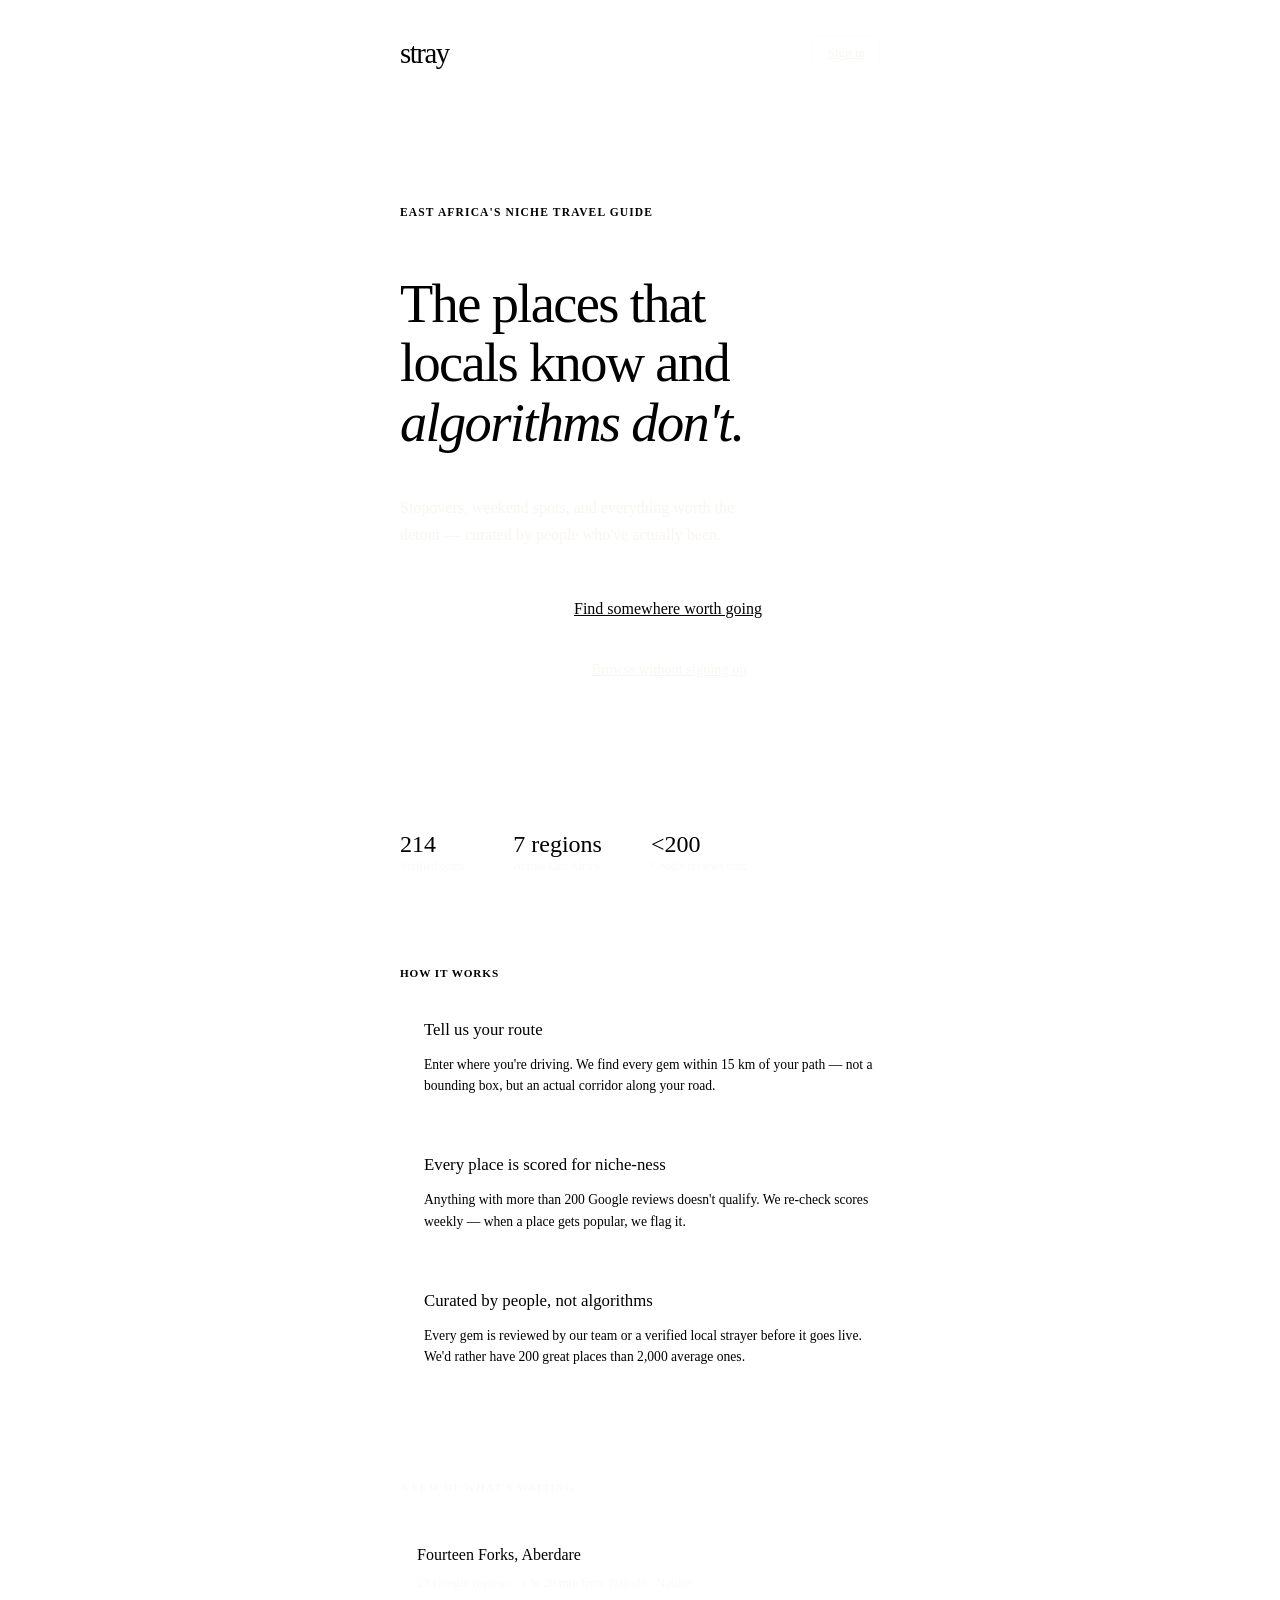
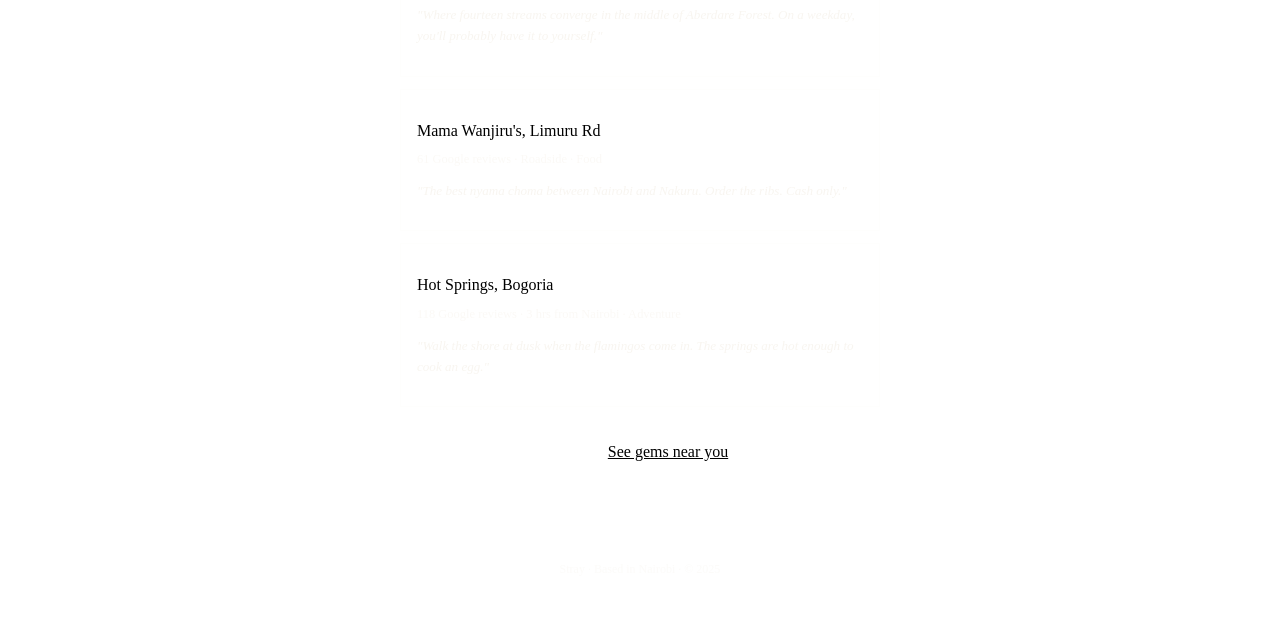
==== index.html @ 3ea74879 "Add files via upload This is the initial adding of the app structure documents." ====
<!DOCTYPE html>
<html lang="en">
<head>
  <meta charset="UTF-8" />
  <meta name="viewport" content="width=device-width, initial-scale=1.0" />
  <title>Stray — The places that locals know and algorithms don't</title>
  <link rel="stylesheet" href="/style/style.css" />
  <style>
    body { background: var(--black); color: var(--cream); overflow-x: hidden; }

    .hero {
      min-height: 100vh;
      display: flex;
      flex-direction: column;
      padding: 0 24px;
      max-width: 480px;
      margin: 0 auto;
    }

    .hero__top {
      display: flex;
      align-items: center;
      justify-content: space-between;
      padding: 28px 0 0;
    }

    .hero__logo {
      font-family: var(--ff-display);
      font-size: 1.8rem;
      color: var(--green-pale);
      letter-spacing: -0.05em;
    }

    .hero__signin {
      font-size: 0.82rem;
      color: rgba(245,240,232,0.55);
      font-weight: 500;
      padding: 8px 14px;
      border: 1px solid rgba(245,240,232,0.15);
      border-radius: var(--radius-md);
      transition: all .2s;
    }
    .hero__signin:hover { color: var(--cream); border-color: rgba(245,240,232,0.35); }

    .hero__body {
      flex: 1;
      display: flex;
      flex-direction: column;
      justify-content: center;
      padding: 40px 0 32px;
    }

    .hero__eyebrow {
      font-size: 0.72rem;
      font-weight: 600;
      letter-spacing: 0.1em;
      text-transform: uppercase;
      color: var(--amber);
      margin-bottom: 20px;
    }

    .hero__headline {
      font-family: var(--ff-display);
      font-size: clamp(2.4rem, 8vw, 3.4rem);
      font-weight: 300;
      line-height: 1.1;
      letter-spacing: -0.03em;
      color: var(--cream);
      margin-bottom: 24px;
    }
    .hero__headline em {
      font-style: italic;
      color: var(--green-pale);
    }

    .hero__sub {
      font-size: 1rem;
      line-height: 1.7;
      color: rgba(245,240,232,0.6);
      max-width: 340px;
      margin-bottom: 36px;
    }

    .hero__cta {
      display: flex;
      flex-direction: column;
      gap: 12px;
    }

    .btn--hero {
      padding: 16px 28px;
      background: var(--green);
      color: var(--cream);
      border-radius: var(--radius-md);
      font-size: 1rem;
      font-weight: 500;
      border: none;
      width: 100%;
      text-align: center;
      transition: background .2s, transform .15s;
    }
    .btn--hero:hover { background: var(--green-mid); transform: translateY(-1px); }
    .btn--hero:active { transform: scale(0.98); }

    .btn--hero-ghost {
      padding: 14px 28px;
      background: transparent;
      color: rgba(245,240,232,0.55);
      border-radius: var(--radius-md);
      font-size: 0.9rem;
      font-weight: 500;
      border: 1px solid rgba(245,240,232,0.12);
      width: 100%;
      text-align: center;
      transition: all .2s;
    }
    .btn--hero-ghost:hover { color: var(--cream); border-color: rgba(245,240,232,0.3); }

    /* Proof strip */
    .hero__proof {
      padding: 20px 0 36px;
      border-top: 1px solid rgba(245,240,232,0.08);
    }
    .proof-items { display: flex; gap: 24px; }
    .proof-item__num {
      font-family: var(--ff-display);
      font-size: 1.5rem;
      font-weight: 500;
      color: var(--cream);
    }
    .proof-item__label {
      font-size: 0.72rem;
      color: rgba(245,240,232,0.4);
      margin-top: 2px;
    }
    .proof-divider { width: 1px; background: rgba(245,240,232,0.1); }

    /* Feature strip */
    .features {
      background: var(--cream);
      color: var(--black);
      padding: 48px 24px;
      max-width: 480px;
      margin: 0 auto;
    }
    .feature-item { display: flex; gap: 16px; margin-bottom: 28px; align-items: flex-start; }
    .feature-item:last-child { margin-bottom: 0; }
    .feature-dot {
      width: 8px; height: 8px;
      border-radius: 50%;
      background: var(--green);
      margin-top: 8px;
      flex-shrink: 0;
    }
    .feature-item h3 { font-family: var(--ff-display); font-size: 1.05rem; font-weight: 500; margin-bottom: 4px; }
    .feature-item p  { font-size: 0.85rem; color: var(--stone); line-height: 1.6; }

    /* Sample gems */
    .sample-section {
      background: var(--black);
      padding: 40px 24px 48px;
    }
    .sample-label {
      font-size: 0.7rem;
      font-weight: 600;
      letter-spacing: 0.08em;
      text-transform: uppercase;
      color: rgba(245,240,232,0.35);
      margin-bottom: 20px;
    }
    .sample-gem {
      border: 1px solid rgba(245,240,232,0.1);
      border-radius: var(--radius-lg);
      padding: 16px;
      margin-bottom: 12px;
    }
    .sample-gem__name { font-family: var(--ff-display); font-size: 1rem; color: var(--cream); margin-bottom: 4px; }
    .sample-gem__meta { font-size: 0.78rem; color: rgba(245,240,232,0.4); margin-bottom: 8px; }
    .sample-gem__snippet { font-size: 0.82rem; color: rgba(245,240,232,0.65); line-height: 1.6; font-style: italic; }

    /* Footer */
    .landing-footer {
      background: var(--black);
      padding: 24px;
      text-align: center;
      border-top: 1px solid rgba(245,240,232,0.06);
    }
    .landing-footer p { font-size: 0.75rem; color: rgba(245,240,232,0.25); }
  </style>
</head>
<body>

<div class="hero fade-up">
  <div class="hero__top">
    <div class="hero__logo">stray</div>
    <a href="signin.html" class="hero__signin">Sign in</a>
  </div>

  <div class="hero__body">
    <p class="hero__eyebrow">East Africa's niche travel guide</p>
    <h1 class="hero__headline">
      The places that<br>locals know and<br><em>algorithms don't.</em>
    </h1>
    <p class="hero__sub">
      Stopovers, weekend spots, and everything worth the detour — curated by people who've actually been.
    </p>
    <div class="hero__cta">
      <a href="onboarding.html" class="btn--hero">Find somewhere worth going</a>
      <a href="discover.html" class="btn--hero-ghost">Browse without signing up</a>
    </div>
  </div>

  <div class="hero__proof">
    <div class="proof-items">
      <div class="proof-item">
        <div class="proof-item__num">214</div>
        <div class="proof-item__label">Verified gems</div>
      </div>
      <div class="proof-divider"></div>
      <div class="proof-item">
        <div class="proof-item__num">7 regions</div>
        <div class="proof-item__label">Across East Africa</div>
      </div>
      <div class="proof-divider"></div>
      <div class="proof-item">
        <div class="proof-item__num">&lt;200</div>
        <div class="proof-item__label">Google reviews max</div>
      </div>
    </div>
  </div>
</div>

<!-- Features -->
<div class="features fade-up fade-up--2">
  <p style="font-size:0.7rem;font-weight:600;letter-spacing:0.08em;text-transform:uppercase;color:var(--stone);margin-bottom:24px;">How it works</p>
  <div class="feature-item">
    <div class="feature-dot"></div>
    <div>
      <h3>Tell us your route</h3>
      <p>Enter where you're driving. We find every gem within 15 km of your path — not a bounding box, but an actual corridor along your road.</p>
    </div>
  </div>
  <div class="feature-item">
    <div class="feature-dot"></div>
    <div>
      <h3>Every place is scored for niche-ness</h3>
      <p>Anything with more than 200 Google reviews doesn't qualify. We re-check scores weekly — when a place gets popular, we flag it.</p>
    </div>
  </div>
  <div class="feature-item">
    <div class="feature-dot"></div>
    <div>
      <h3>Curated by people, not algorithms</h3>
      <p>Every gem is reviewed by our team or a verified local strayer before it goes live. We'd rather have 200 great places than 2,000 average ones.</p>
    </div>
  </div>
</div>

<!-- Sample gems teaser -->
<div class="sample-section fade-up fade-up--3" style="max-width:480px;margin:0 auto;">
  <p class="sample-label">A few of what's waiting</p>
  <div class="sample-gem">
    <p class="sample-gem__name">Fourteen Forks, Aberdare</p>
    <p class="sample-gem__meta">23 Google reviews · 1 hr 20 min from Nairobi · Nature</p>
    <p class="sample-gem__snippet">"Where fourteen streams converge in the middle of Aberdare Forest. On a weekday, you'll probably have it to yourself."</p>
  </div>
  <div class="sample-gem">
    <p class="sample-gem__name">Mama Wanjiru's, Limuru Rd</p>
    <p class="sample-gem__meta">61 Google reviews · Roadside · Food</p>
    <p class="sample-gem__snippet">"The best nyama choma between Nairobi and Nakuru. Order the ribs. Cash only."</p>
  </div>
  <div class="sample-gem">
    <p class="sample-gem__name">Hot Springs, Bogoria</p>
    <p class="sample-gem__meta">118 Google reviews · 3 hrs from Nairobi · Adventure</p>
    <p class="sample-gem__snippet">"Walk the shore at dusk when the flamingos come in. The springs are hot enough to cook an egg."</p>
  </div>
  <a href="onboarding.html" class="btn--hero" style="margin-top:20px;display:block;text-align:center;">See gems near you</a>
</div>

<div class="landing-footer">
  <p>Stray · Based in Nairobi · &copy; 2025</p>
</div>

</body>
</html>
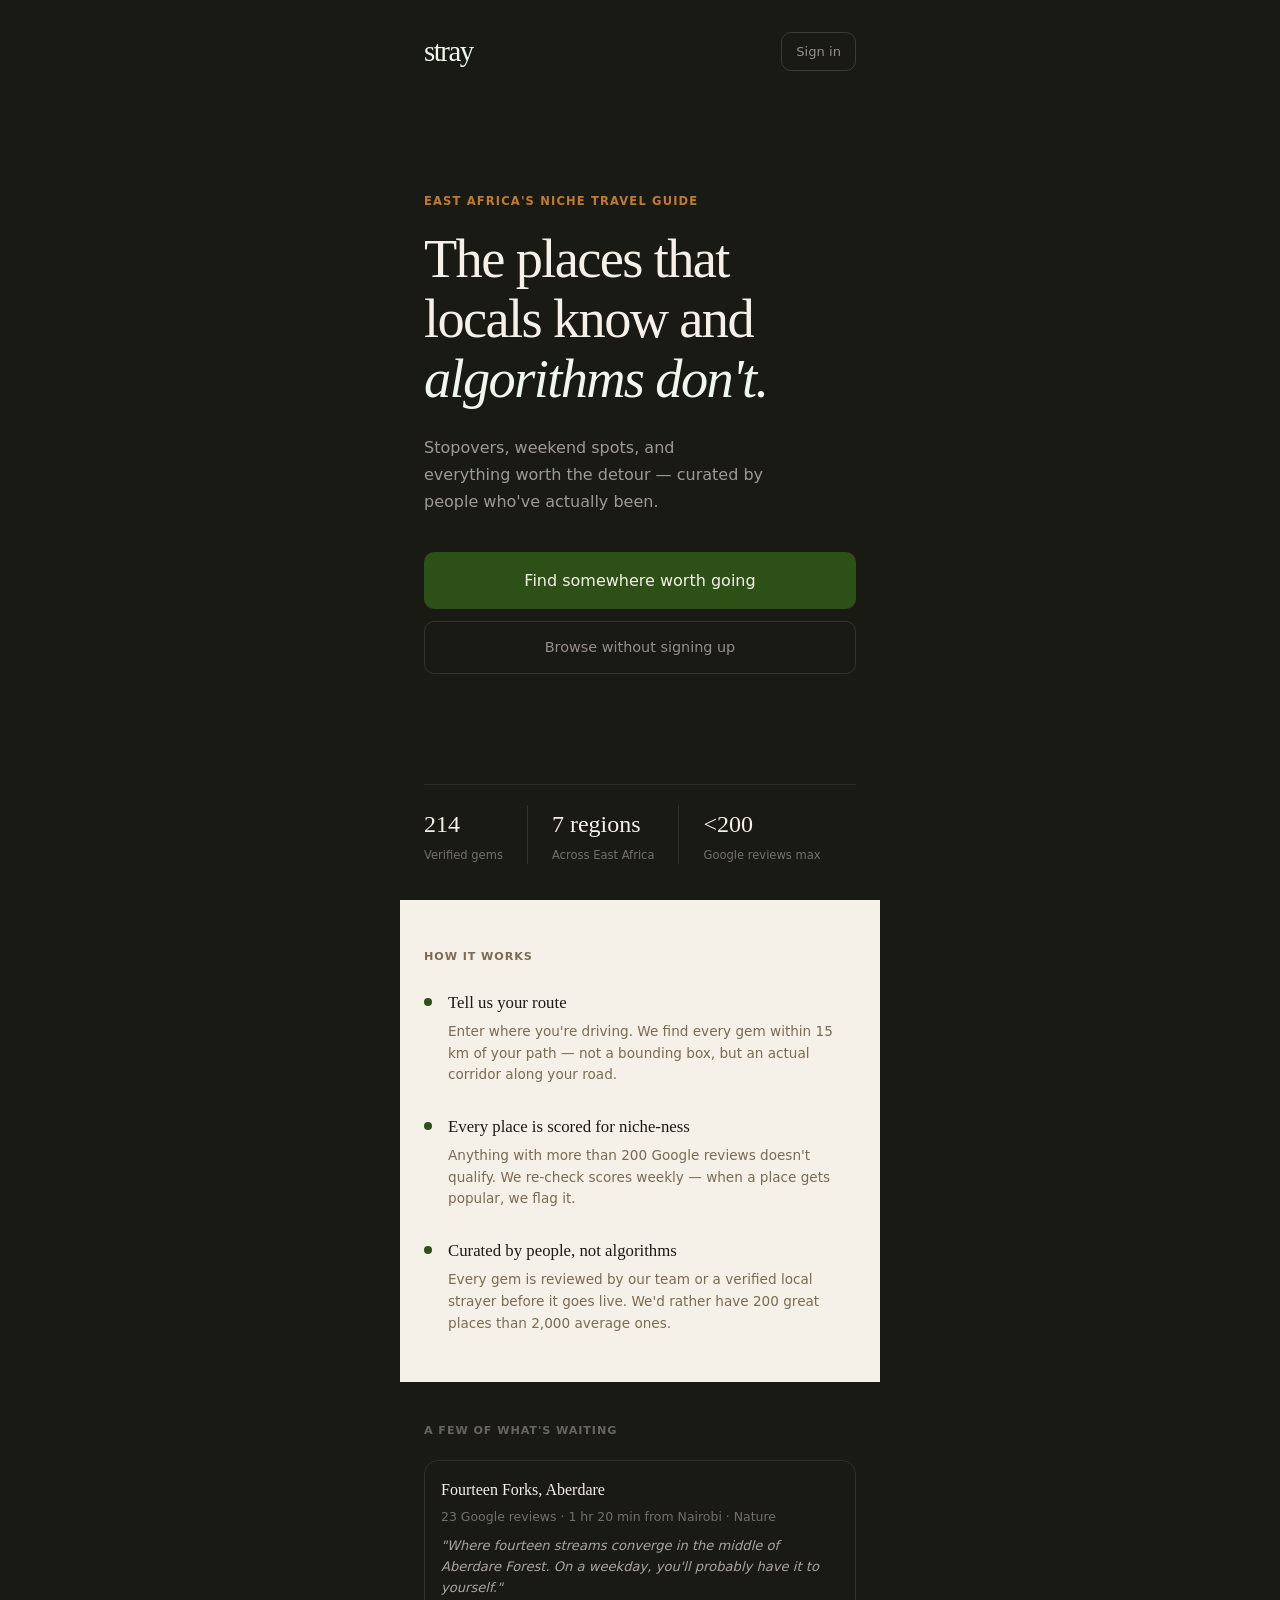
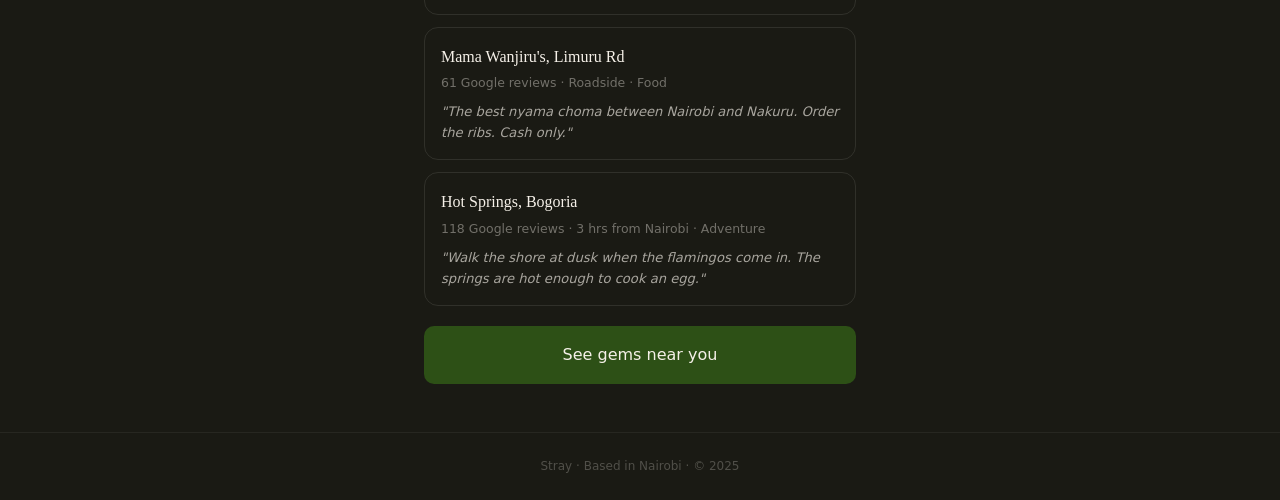
==== commit 4f7e9fe6: "Fix HTML entity encoding in index.html" ====
--- a/index.html
+++ b/index.html
@@ -4,7 +4,7 @@
   <meta charset="UTF-8" />
   <meta name="viewport" content="width=device-width, initial-scale=1.0" />
   <title>Stray — The places that locals know and algorithms don't</title>
-  <link rel="stylesheet" href="/style/style.css" />
+  <link rel="stylesheet" href="style.css" />
   <style>
     body { background: var(--black); color: var(--cream); overflow-x: hidden; }
 
@@ -282,4 +282,4 @@
 </div>
 
 </body>
-</html>+</html>
--- a/style.css
+++ b/style.css
@@ -0,0 +1,528 @@
+/* ============================================
+   STRAY — Shared Stylesheet
+   ============================================ */
+
+@import url('https://fonts.googleapis.com/css2?family=Fraunces:ital,opsz,wght@0,9..144,300;0,9..144,500;0,9..144,600;1,9..144,300;1,9..144,400&family=Plus+Jakarta+Sans:wght@300;400;500;600&display=swap');
+
+/* ---- Tokens ---- */
+:root {
+  --black:        #1A1A14;
+  --green:        #2D5016;
+  --green-mid:    #3B6D11;
+  --green-light:  #E8F5E2;
+  --green-pale:   #f0f7ec;
+  --amber:        #C17B2A;
+  --amber-light:  #FAEEDA;
+  --amber-mid:    #EF9F27;
+  --cream:        #F5F0E8;
+  --cream-mid:    #EDE8DF;
+  --red:          #8B4513;
+  --teal:         #4A7C6B;
+  --teal-light:   #E1F5EE;
+  --stone:        #7B6B52;
+  --stone-light:  #D3D1C7;
+  --white:        #FFFFFF;
+  --danger:       #C0392B;
+  --danger-light: #FDEDEC;
+
+  --ff-display: 'Fraunces', Georgia, serif;
+  --ff-body:    'Plus Jakarta Sans', system-ui, sans-serif;
+
+  --radius-sm:  6px;
+  --radius-md:  10px;
+  --radius-lg:  14px;
+  --radius-xl:  20px;
+  --radius-pill: 999px;
+
+  --shadow-sm: 0 1px 3px rgba(26,26,20,0.08);
+  --shadow-md: 0 4px 16px rgba(26,26,20,0.10);
+  --shadow-lg: 0 8px 32px rgba(26,26,20,0.12);
+
+  --nav-h: 60px;
+  --max-w: 460px;
+}
+
+/* ---- Reset ---- */
+*, *::before, *::after { box-sizing: border-box; margin: 0; padding: 0; }
+html { font-size: 16px; -webkit-text-size-adjust: 100%; }
+body {
+  font-family: var(--ff-body);
+  background: var(--cream);
+  color: var(--black);
+  min-height: 100vh;
+  line-height: 1.6;
+  -webkit-font-smoothing: antialiased;
+}
+img { max-width: 100%; display: block; }
+a { color: inherit; text-decoration: none; }
+button, input, textarea, select {
+  font-family: var(--ff-body);
+  font-size: 1rem;
+}
+button { cursor: pointer; border: none; background: none; }
+
+/* ---- Layout ---- */
+.page-wrap {
+  max-width: var(--max-w);
+  margin: 0 auto;
+  padding: 0 20px;
+  min-height: 100vh;
+}
+.page-wrap--wide { max-width: 960px; }
+.section { padding: 24px 0; }
+
+/* ---- Typography ---- */
+.display { font-family: var(--ff-display); font-weight: 500; line-height: 1.15; letter-spacing: -0.02em; }
+.display--xl  { font-size: clamp(2.2rem, 7vw, 3.2rem); }
+.display--lg  { font-size: clamp(1.6rem, 5vw, 2.2rem); }
+.display--md  { font-size: clamp(1.2rem, 4vw, 1.6rem); }
+.display--sm  { font-size: 1.1rem; }
+
+.body-lg  { font-size: 1rem;    line-height: 1.7; }
+.body     { font-size: 0.9rem;  line-height: 1.65; }
+.body-sm  { font-size: 0.8rem;  line-height: 1.6; }
+.caption  { font-size: 0.7rem;  letter-spacing: 0.05em; text-transform: uppercase; font-weight: 600; }
+
+.text-muted   { color: var(--stone); }
+.text-green   { color: var(--green); }
+.text-amber   { color: var(--amber); }
+.text-danger  { color: var(--danger); }
+.text-center  { text-align: center; }
+.italic { font-style: italic; }
+.fw-500 { font-weight: 500; }
+
+/* ---- Buttons ---- */
+.btn {
+  display: inline-flex;
+  align-items: center;
+  justify-content: center;
+  gap: 8px;
+  padding: 13px 22px;
+  border-radius: var(--radius-md);
+  font-size: 0.9rem;
+  font-weight: 500;
+  transition: all .18s ease;
+  white-space: nowrap;
+  border: 1px solid transparent;
+}
+.btn--full { width: 100%; }
+.btn--sm { padding: 9px 16px; font-size: 0.8rem; }
+.btn--lg { padding: 15px 26px; font-size: 1rem; }
+
+.btn--primary {
+  background: var(--black);
+  color: var(--cream);
+  border-color: var(--black);
+}
+.btn--primary:hover { background: #2e2e24; }
+.btn--primary:active { transform: scale(0.98); }
+
+.btn--green {
+  background: var(--green);
+  color: var(--cream);
+  border-color: var(--green);
+}
+.btn--green:hover { background: var(--green-mid); }
+
+.btn--outline {
+  background: transparent;
+  color: var(--black);
+  border-color: var(--stone-light);
+}
+.btn--outline:hover { background: var(--cream-mid); }
+
+.btn--ghost {
+  background: transparent;
+  color: var(--stone);
+  border-color: transparent;
+}
+.btn--ghost:hover { color: var(--black); }
+
+.btn--danger {
+  background: var(--danger);
+  color: white;
+  border-color: var(--danger);
+}
+
+/* ---- Forms ---- */
+.field { margin-bottom: 16px; }
+.field label {
+  display: block;
+  font-size: 0.75rem;
+  font-weight: 600;
+  letter-spacing: 0.04em;
+  text-transform: uppercase;
+  color: var(--stone);
+  margin-bottom: 6px;
+}
+.input, .textarea, .select {
+  width: 100%;
+  padding: 12px 14px;
+  background: var(--white);
+  border: 1px solid var(--stone-light);
+  border-radius: var(--radius-md);
+  font-size: 0.9rem;
+  color: var(--black);
+  transition: border-color .15s;
+  outline: none;
+}
+.input:focus, .textarea:focus, .select:focus {
+  border-color: var(--green);
+  box-shadow: 0 0 0 3px rgba(45,80,22,0.08);
+}
+.input::placeholder, .textarea::placeholder { color: var(--stone-light); }
+.textarea { resize: vertical; min-height: 100px; }
+.select { appearance: none; background-image: url("data:image/svg+xml,%3Csvg xmlns='http://www.w3.org/2000/svg' width='12' height='12' viewBox='0 0 12 12'%3E%3Cpath d='M2 4l4 4 4-4' fill='none' stroke='%237B6B52' stroke-width='1.5' stroke-linecap='round' stroke-linejoin='round'/%3E%3C/svg%3E"); background-repeat: no-repeat; background-position: right 12px center; padding-right: 36px; }
+.field-hint { font-size: 0.75rem; color: var(--stone); margin-top: 5px; }
+
+/* ---- Cards ---- */
+.card {
+  background: var(--white);
+  border: 1px solid var(--cream-mid);
+  border-radius: var(--radius-lg);
+  overflow: hidden;
+  transition: box-shadow .18s, transform .18s;
+}
+.card:hover { box-shadow: var(--shadow-md); }
+.card--interactive:hover { transform: translateY(-2px); }
+.card__body { padding: 16px; }
+.card__body--lg { padding: 20px; }
+
+/* ---- Badges ---- */
+.badge {
+  display: inline-flex;
+  align-items: center;
+  padding: 3px 10px;
+  border-radius: var(--radius-pill);
+  font-size: 0.7rem;
+  font-weight: 600;
+  letter-spacing: 0.03em;
+}
+.badge--green  { background: var(--green-light);  color: var(--green); }
+.badge--amber  { background: var(--amber-light);  color: #633806; }
+.badge--teal   { background: var(--teal-light);   color: #085041; }
+.badge--stone  { background: var(--cream-mid);    color: var(--stone); }
+.badge--red    { background: #FAECE7;             color: var(--red); }
+.badge--black  { background: var(--black);        color: var(--cream); }
+
+/* ---- Pill selectors ---- */
+.pill-group { display: flex; flex-wrap: wrap; gap: 8px; }
+.pill-select {
+  padding: 7px 16px;
+  border: 1px solid var(--stone-light);
+  border-radius: var(--radius-pill);
+  font-size: 0.82rem;
+  font-weight: 400;
+  color: var(--black);
+  background: var(--white);
+  cursor: pointer;
+  transition: all .15s;
+  user-select: none;
+}
+.pill-select:hover  { border-color: var(--green); color: var(--green); }
+.pill-select.active {
+  background: var(--green);
+  border-color: var(--green);
+  color: var(--cream);
+  font-weight: 500;
+}
+
+/* ---- Top Nav ---- */
+.nav {
+  height: var(--nav-h);
+  display: flex;
+  align-items: center;
+  justify-content: space-between;
+  padding: 0 20px;
+  background: var(--cream);
+  border-bottom: 1px solid var(--cream-mid);
+  position: sticky;
+  top: 0;
+  z-index: 100;
+  max-width: var(--max-w);
+  margin: 0 auto;
+  width: 100%;
+}
+.nav--wide { max-width: 960px; }
+.nav__logo {
+  font-family: var(--ff-display);
+  font-size: 1.5rem;
+  font-weight: 500;
+  color: var(--green);
+  letter-spacing: -0.04em;
+}
+.nav__actions { display: flex; align-items: center; gap: 8px; }
+.nav__link {
+  font-size: 0.82rem;
+  font-weight: 500;
+  color: var(--stone);
+  padding: 6px 10px;
+  border-radius: var(--radius-sm);
+  transition: color .15s;
+}
+.nav__link:hover, .nav__link.active { color: var(--black); }
+.nav__icon-btn {
+  width: 36px; height: 36px;
+  border-radius: var(--radius-md);
+  display: flex; align-items: center; justify-content: center;
+  color: var(--stone);
+  transition: background .15s, color .15s;
+}
+.nav__icon-btn:hover { background: var(--cream-mid); color: var(--black); }
+
+/* ---- Bottom Nav ---- */
+.bottom-nav {
+  position: fixed;
+  bottom: 0; left: 0; right: 0;
+  background: var(--cream);
+  border-top: 1px solid var(--cream-mid);
+  display: flex;
+  z-index: 500;
+  padding-bottom: env(safe-area-inset-bottom);
+}
+.bottom-nav__item {
+  flex: 1;
+  display: flex;
+  flex-direction: column;
+  align-items: center;
+  padding: 10px 0 8px;
+  font-size: 0.65rem;
+  font-weight: 500;
+  color: var(--stone);
+  letter-spacing: 0.02em;
+  gap: 3px;
+  transition: color .15s;
+}
+.bottom-nav__item.active { color: var(--green); }
+.bottom-nav__item svg { width: 20px; height: 20px; }
+.has-bottom-nav { padding-bottom: calc(64px + env(safe-area-inset-bottom)); }
+
+/* ---- Divider ---- */
+.divider { height: 1px; background: var(--cream-mid); margin: 16px 0; }
+
+/* ---- Progress dots ---- */
+.progress-dots { display: flex; gap: 6px; justify-content: center; margin-bottom: 24px; }
+.progress-dot {
+  width: 6px; height: 6px;
+  border-radius: 3px;
+  background: var(--stone-light);
+  transition: all .2s;
+}
+.progress-dot.active { width: 20px; background: var(--green); }
+
+/* ---- Toggle ---- */
+.toggle-wrap { display: flex; align-items: center; justify-content: space-between; padding: 12px 0; border-bottom: 1px solid var(--cream-mid); }
+.toggle-wrap:last-child { border-bottom: none; }
+.toggle-info p { margin: 0; }
+.toggle-info .toggle-title { font-size: 0.9rem; font-weight: 500; }
+.toggle-info .toggle-sub { font-size: 0.78rem; color: var(--stone); margin-top: 2px; }
+.toggle {
+  position: relative;
+  width: 40px; height: 22px;
+  background: var(--stone-light);
+  border-radius: var(--radius-pill);
+  cursor: pointer;
+  transition: background .2s;
+  flex-shrink: 0;
+}
+.toggle.on { background: var(--green); }
+.toggle__knob {
+  position: absolute;
+  top: 3px; left: 3px;
+  width: 16px; height: 16px;
+  background: white;
+  border-radius: 50%;
+  transition: transform .2s;
+}
+.toggle.on .toggle__knob { transform: translateX(18px); }
+
+/* ---- Gem photo placeholder ---- */
+.gem-photo {
+  width: 100%;
+  aspect-ratio: 4/3;
+  background: var(--cream-mid);
+  display: flex;
+  align-items: center;
+  justify-content: center;
+  overflow: hidden;
+  position: relative;
+}
+.gem-photo--sm { aspect-ratio: 16/9; height: 120px; }
+.gem-photo__label { font-size: 0.75rem; color: var(--stone); }
+
+/* ---- Toast / alert ---- */
+.toast {
+  padding: 12px 16px;
+  border-radius: var(--radius-md);
+  font-size: 0.85rem;
+  line-height: 1.5;
+  margin-bottom: 10px;
+}
+.toast--dark    { background: var(--black); color: var(--cream); }
+.toast--warn    { background: var(--amber-light); color: #633806; border: 1px solid var(--amber-mid); }
+.toast--danger  { background: var(--danger-light); color: var(--danger); border: 1px solid #e8a09a; }
+.toast--success { background: var(--green-light); color: var(--green); border: 1px solid #9dd18c; }
+
+/* ---- Table (admin) ---- */
+.table-wrap { overflow-x: auto; }
+table { width: 100%; border-collapse: collapse; font-size: 0.85rem; }
+thead th {
+  text-align: left;
+  padding: 10px 14px;
+  font-size: 0.7rem;
+  font-weight: 600;
+  letter-spacing: 0.05em;
+  text-transform: uppercase;
+  color: var(--stone);
+  border-bottom: 1px solid var(--cream-mid);
+  white-space: nowrap;
+}
+tbody td {
+  padding: 12px 14px;
+  border-bottom: 1px solid var(--cream-mid);
+  vertical-align: middle;
+}
+tbody tr:last-child td { border-bottom: none; }
+tbody tr:hover td { background: var(--cream); }
+
+/* ---- Stat cards ---- */
+.stat-grid { display: grid; grid-template-columns: repeat(2, 1fr); gap: 12px; }
+.stat-card {
+  background: var(--white);
+  border: 1px solid var(--cream-mid);
+  border-radius: var(--radius-lg);
+  padding: 16px;
+}
+.stat-card__label { font-size: 0.72rem; font-weight: 600; letter-spacing: 0.04em; text-transform: uppercase; color: var(--stone); margin-bottom: 6px; }
+.stat-card__value { font-family: var(--ff-display); font-size: 1.9rem; font-weight: 500; color: var(--black); line-height: 1; }
+.stat-card__delta { font-size: 0.75rem; color: var(--green); margin-top: 4px; font-weight: 500; }
+
+/* ---- Empty state ---- */
+.empty-state {
+  text-align: center;
+  padding: 48px 24px;
+}
+.empty-state__icon {
+  width: 48px; height: 48px;
+  background: var(--cream-mid);
+  border-radius: 50%;
+  display: flex; align-items: center; justify-content: center;
+  margin: 0 auto 16px;
+}
+.empty-state__title { font-family: var(--ff-display); font-size: 1.2rem; font-weight: 500; margin-bottom: 8px; }
+.empty-state__body { font-size: 0.85rem; color: var(--stone); max-width: 260px; margin: 0 auto 20px; line-height: 1.6; }
+
+/* ---- Section header ---- */
+.section-header { display: flex; align-items: center; justify-content: space-between; margin-bottom: 14px; }
+.section-header h2 { font-family: var(--ff-display); font-size: 1.1rem; font-weight: 500; }
+.section-header a { font-size: 0.8rem; color: var(--green); font-weight: 500; }
+
+/* ---- Animations ---- */
+@keyframes fadeUp {
+  from { opacity: 0; transform: translateY(16px); }
+  to   { opacity: 1; transform: translateY(0); }
+}
+.fade-up { animation: fadeUp .4s ease both; }
+.fade-up--1 { animation-delay: .05s; }
+.fade-up--2 { animation-delay: .10s; }
+.fade-up--3 { animation-delay: .15s; }
+.fade-up--4 { animation-delay: .20s; }
+.fade-up--5 { animation-delay: .25s; }
+
+/* ---- Utilities ---- */
+.mt-4  { margin-top: 4px; }
+.mt-8  { margin-top: 8px; }
+.mt-12 { margin-top: 12px; }
+.mt-16 { margin-top: 16px; }
+.mt-24 { margin-top: 24px; }
+.mt-32 { margin-top: 32px; }
+.mb-4  { margin-bottom: 4px; }
+.mb-8  { margin-bottom: 8px; }
+.mb-12 { margin-bottom: 12px; }
+.mb-16 { margin-bottom: 16px; }
+.mb-24 { margin-bottom: 24px; }
+.flex  { display: flex; }
+.flex-center { display: flex; align-items: center; justify-content: center; }
+.flex-between { display: flex; align-items: center; justify-content: space-between; }
+.gap-8 { gap: 8px; }
+.gap-12 { gap: 12px; }
+.grid-2 { display: grid; grid-template-columns: 1fr 1fr; gap: 12px; }
+.w-full { width: 100%; }
+
+/* ---- Scrollbar ---- */
+::-webkit-scrollbar { width: 4px; height: 4px; }
+::-webkit-scrollbar-track { background: var(--cream); }
+::-webkit-scrollbar-thumb { background: var(--stone-light); border-radius: 4px; }
+
+/* ---- Admin sidebar layout ---- */
+.admin-layout { display: flex; min-height: 100vh; }
+.admin-sidebar {
+  width: 220px;
+  background: var(--black);
+  color: var(--cream);
+  padding: 24px 0;
+  position: fixed;
+  top: 0; left: 0; bottom: 0;
+  overflow-y: auto;
+  z-index: 200;
+}
+.admin-sidebar__logo {
+  padding: 0 20px 24px;
+  font-family: var(--ff-display);
+  font-size: 1.4rem;
+  color: var(--green-pale);
+  border-bottom: 1px solid rgba(255,255,255,0.08);
+  margin-bottom: 16px;
+  letter-spacing: -0.03em;
+}
+.admin-sidebar__label {
+  padding: 0 20px;
+  font-size: 0.65rem;
+  font-weight: 600;
+  letter-spacing: 0.08em;
+  text-transform: uppercase;
+  color: rgba(245,240,232,0.35);
+  margin: 16px 0 6px;
+}
+.admin-nav-item {
+  display: flex;
+  align-items: center;
+  gap: 10px;
+  padding: 10px 20px;
+  font-size: 0.85rem;
+  color: rgba(245,240,232,0.65);
+  transition: all .15s;
+  border-left: 2px solid transparent;
+}
+.admin-nav-item:hover { color: var(--cream); background: rgba(255,255,255,0.05); }
+.admin-nav-item.active { color: var(--cream); border-left-color: var(--green); background: rgba(45,80,22,0.2); }
+.admin-nav-item svg { width: 16px; height: 16px; flex-shrink: 0; }
+.admin-content {
+  margin-left: 220px;
+  flex: 1;
+  background: var(--cream);
+  min-height: 100vh;
+}
+.admin-topbar {
+  height: 60px;
+  background: var(--white);
+  border-bottom: 1px solid var(--cream-mid);
+  display: flex;
+  align-items: center;
+  justify-content: space-between;
+  padding: 0 28px;
+}
+.admin-topbar h1 { font-family: var(--ff-display); font-size: 1.1rem; font-weight: 500; }
+.admin-body { padding: 24px 28px; }
+.admin-section { background: var(--white); border: 1px solid var(--cream-mid); border-radius: var(--radius-lg); margin-bottom: 20px; }
+.admin-section__header { padding: 16px 20px; border-bottom: 1px solid var(--cream-mid); display: flex; align-items: center; justify-content: space-between; }
+.admin-section__header h3 { font-size: 0.9rem; font-weight: 600; }
+.admin-section__body { padding: 0; }
+
+/* ---- Responsive ---- */
+@media (max-width: 480px) {
+  .page-wrap { padding: 0 16px; }
+  .nav { padding: 0 16px; }
+  .admin-sidebar { transform: translateX(-100%); }
+  .admin-content { margin-left: 0; }
+}
